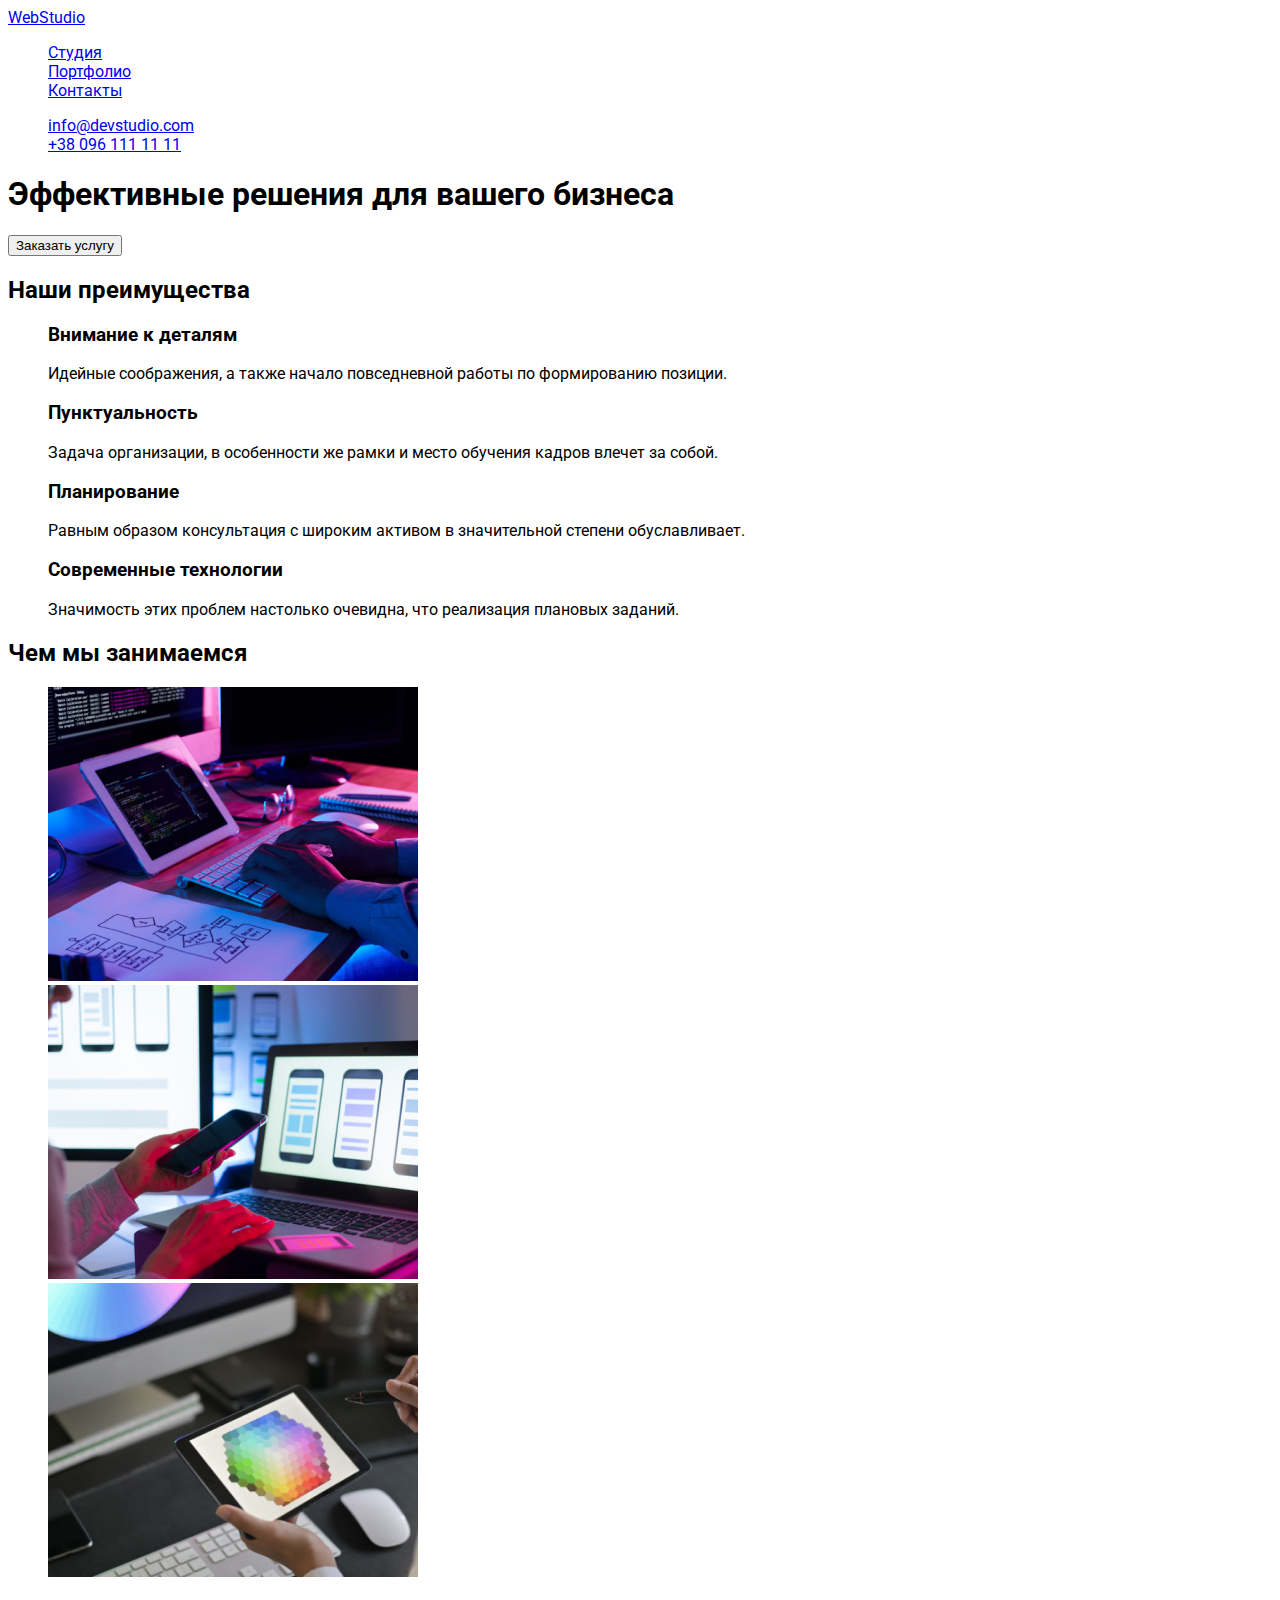
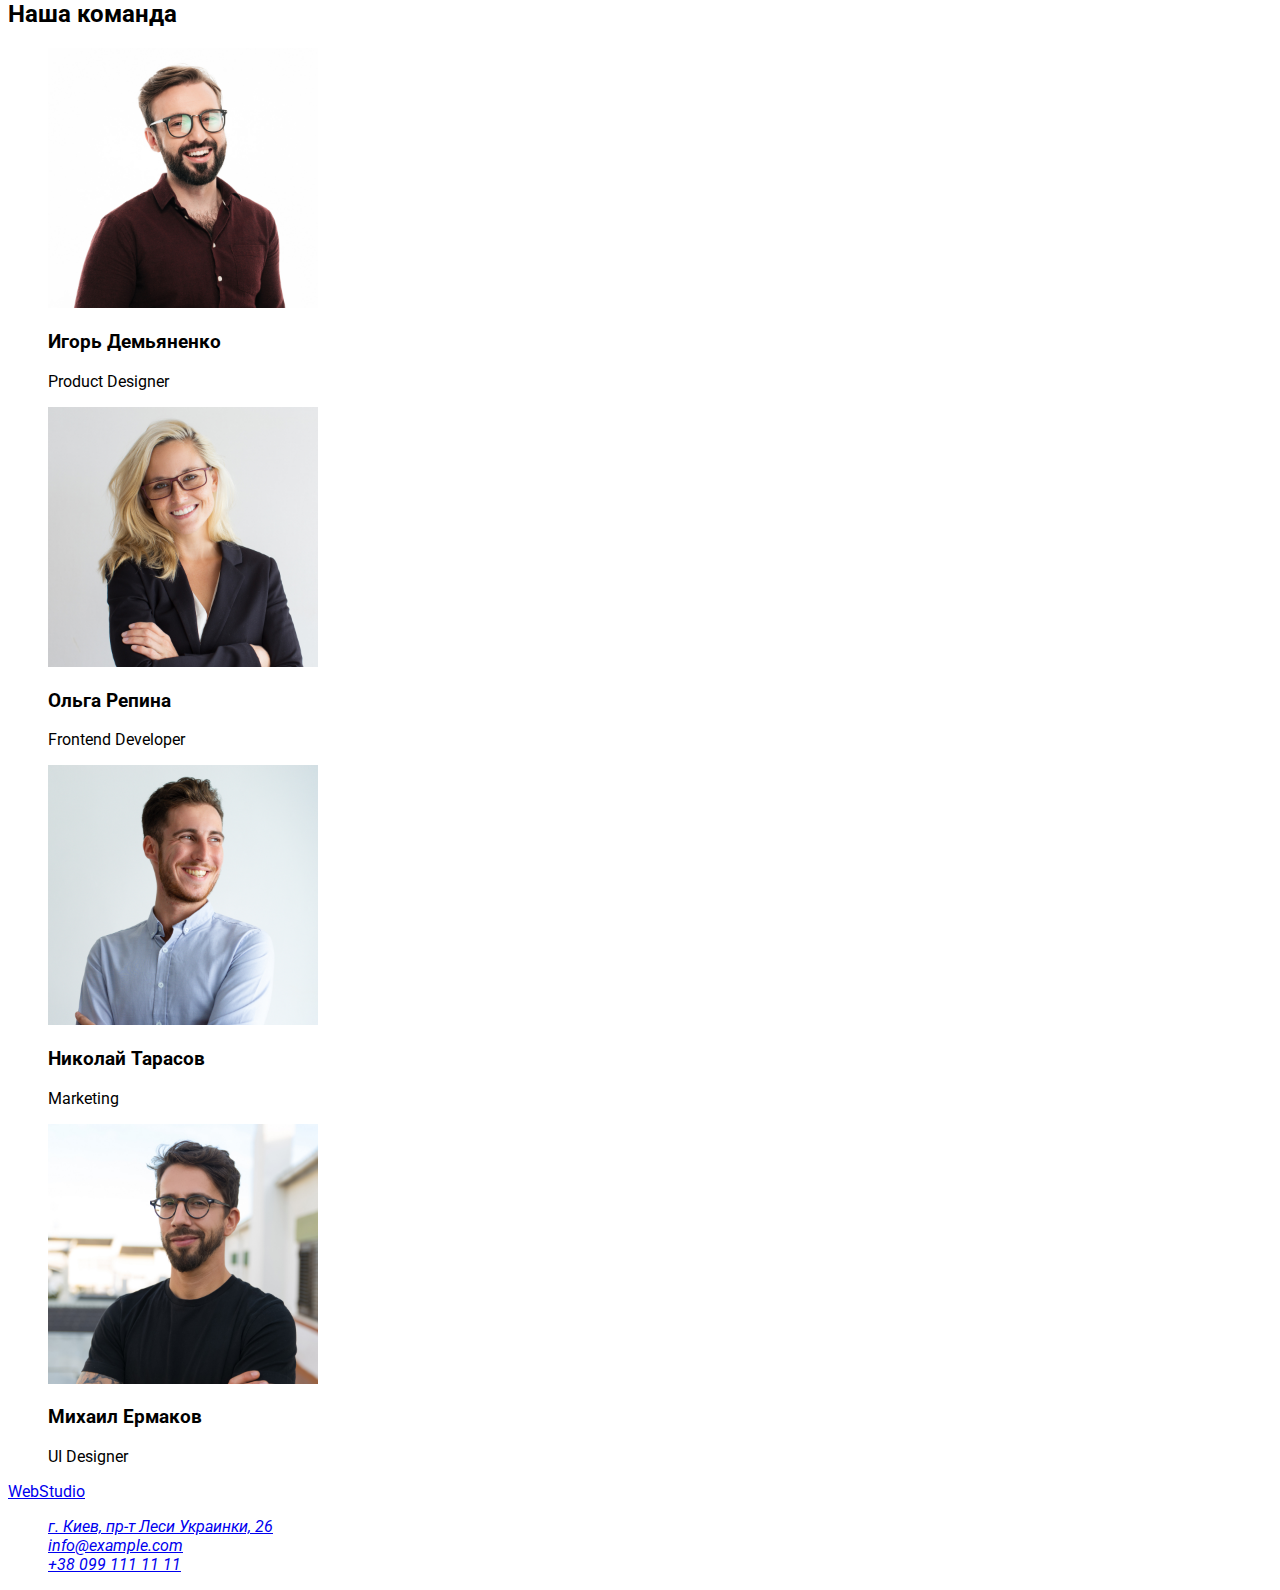
==== index.html @ 6ac5ddd3 "зробила html структуру сторінки портфоліо" ====
<!DOCTYPE html>
<html lang="ru">
<head>
    <meta charset="UTF-8">
    <meta http-equiv="X-UA-Compatible" content="IE=edge">
    <meta name="viewport" content="width=device-width, initial-scale=1.0">
    <link rel="preconnect" href="https://fonts.googleapis.com">
    <link rel="preconnect" href="https://fonts.gstatic.com" crossorigin>
    <link href="https://fonts.googleapis.com/css2?family=Raleway:wght@700&family=Roboto:wght@400;500;700;900&display=swap"
        rel="stylesheet">
    <link rel="stylesheet"  href="./css/style.css"/>
    <title lang="en">WebStudio</title>
</head>
<body>
    <header>
        <nav>
            <a href="/" lang="en">
                WebStudio
            </a>
<ul class="list" >
    <li><a href="/">Студия</a></li>
    <li><a href="/">Портфолио</a></li>
    <li><a href="/">Контакты</a></li>
</ul>
        </nav>
        <ul class="list">
            <li><a href="mailto:info@devstudio.com">info@devstudio.com</a></li>
            <li><a href="tel:+380961111111">+38 096 111 11 11</a></li>
        </ul>
    </header>

    <main>

        <!-- Секція Студія -->
        <section class="hero">
            <h1>Эффективные решения для вашего бизнеса</h1>
            <button type="button">Заказать услугу</button>
        </section>


        <!-- Секція Наші переваги -->
        <section class="our advantages">
            <h2>Наши преимущества</h2>
            <ul class="list">
                <li>
                        <h3>Внимание к деталям</h3>
                        <p>Идейные соображения, а также начало повседневной работы по формированию позиции.</p>
                </li>
                <li>
                        <h3>Пунктуальность</h3>
                        <p>Задача организации, в особенности же рамки и место обучения кадров влечет за собой.</p>
                </li>
                <li>
                        <h3>Планирование</h3>
                        <p>Равным образом консультация с широким активом в значительной степени обуславливает.</p>
                </li>
                <li>
                        <h3>Современные технологии</h3>
                        <p>Значимость этих проблем настолько очевидна, что реализация плановых заданий.</p>
                </li>
            </ul>
        </section>

            <!-- Секція Чим ми займаємося -->
            <section class="what_we_do">
            <h2>Чем мы занимаемся</h2>
        <ul class="list">
            <li>
                <img src="./images/01.jpg" alt="крупный план-изображение-программист-рабочий-его-стол-офис"  
                width="370" height="294">
            </li>
            <li>
                <img src="./images/02.jpg" alt="веб-дизайнеры-разработчики-приложений-смартфонов-команда-создатели-рабочий-интерфейс-мобильные-телефоны"
                width="370" height="294">
            </li>
            <li>
                <img src="./images/03.jpg" alt="креативный-художник-веб-дизайн с рабочим-цветным-выделением-графическим-планшетом"
                    width="370" height="294">
            </li>
        </ul>
            </section>
        
        
        <!-- секція наша команда -->
        <section class="our_team">
        <h2>Наша команда</h2>
        <ul class="list">
            <li><img src="./images/igor_demyanenho_1.jpg" alt="Дизайнер продуктов_Игорь Демьяненко "
            width="270" >
                <h3>Игорь Демьяненко</h3>
                <p>Product Designer</p>
            </li>
            <li>
            <img src="./images/olga_repina_2.jpg" alt="Фронтенд-девелопер_Ольга Репина"
            width="270" >
                <h3>Ольга Репина</h3>
                <p>Frontend Developer</p>
            </li>
            <li>
            <img src="./images/nikolay_tarasov_3.jpg" alt="Маркетолог_Николай Тарасов"
            width="270" >
                <h3>Николай Тарасов</h3>
                <p>Marketing</p>
            </li>
            <li>
            <img src="./images/mykhail_ermakov_4.jpg" alt="UI Designer_Михаил Ермаков"
            width="270" >
            <h3>Михаил Ермаков</h3>
            <p>UI Designer</p>
            </li>
            </ul>
        
        </section>
    </main>

    <footer>
        <a href="/" lang="en">WebStudio</a>
        <address>
            <ul class="list">
            <li><a href="https://goo.gl/maps/NcKy4aJ52Z3o29f37">г. Киев, пр-т Леси Украинки, 26</a></li>
            <li><a href="mailto:info@example.com">info@example.com</a></li> 
            <li><a href="tel:+380991111111">+38 099 111 11 11</a></li>
            </ul>
        </address>
    </footer>    
</body>
</html>
---- css/style.css ----
body {
  font-family: 'Roboto', 'sans-serif';
}
.list {
  list-style: none;
}
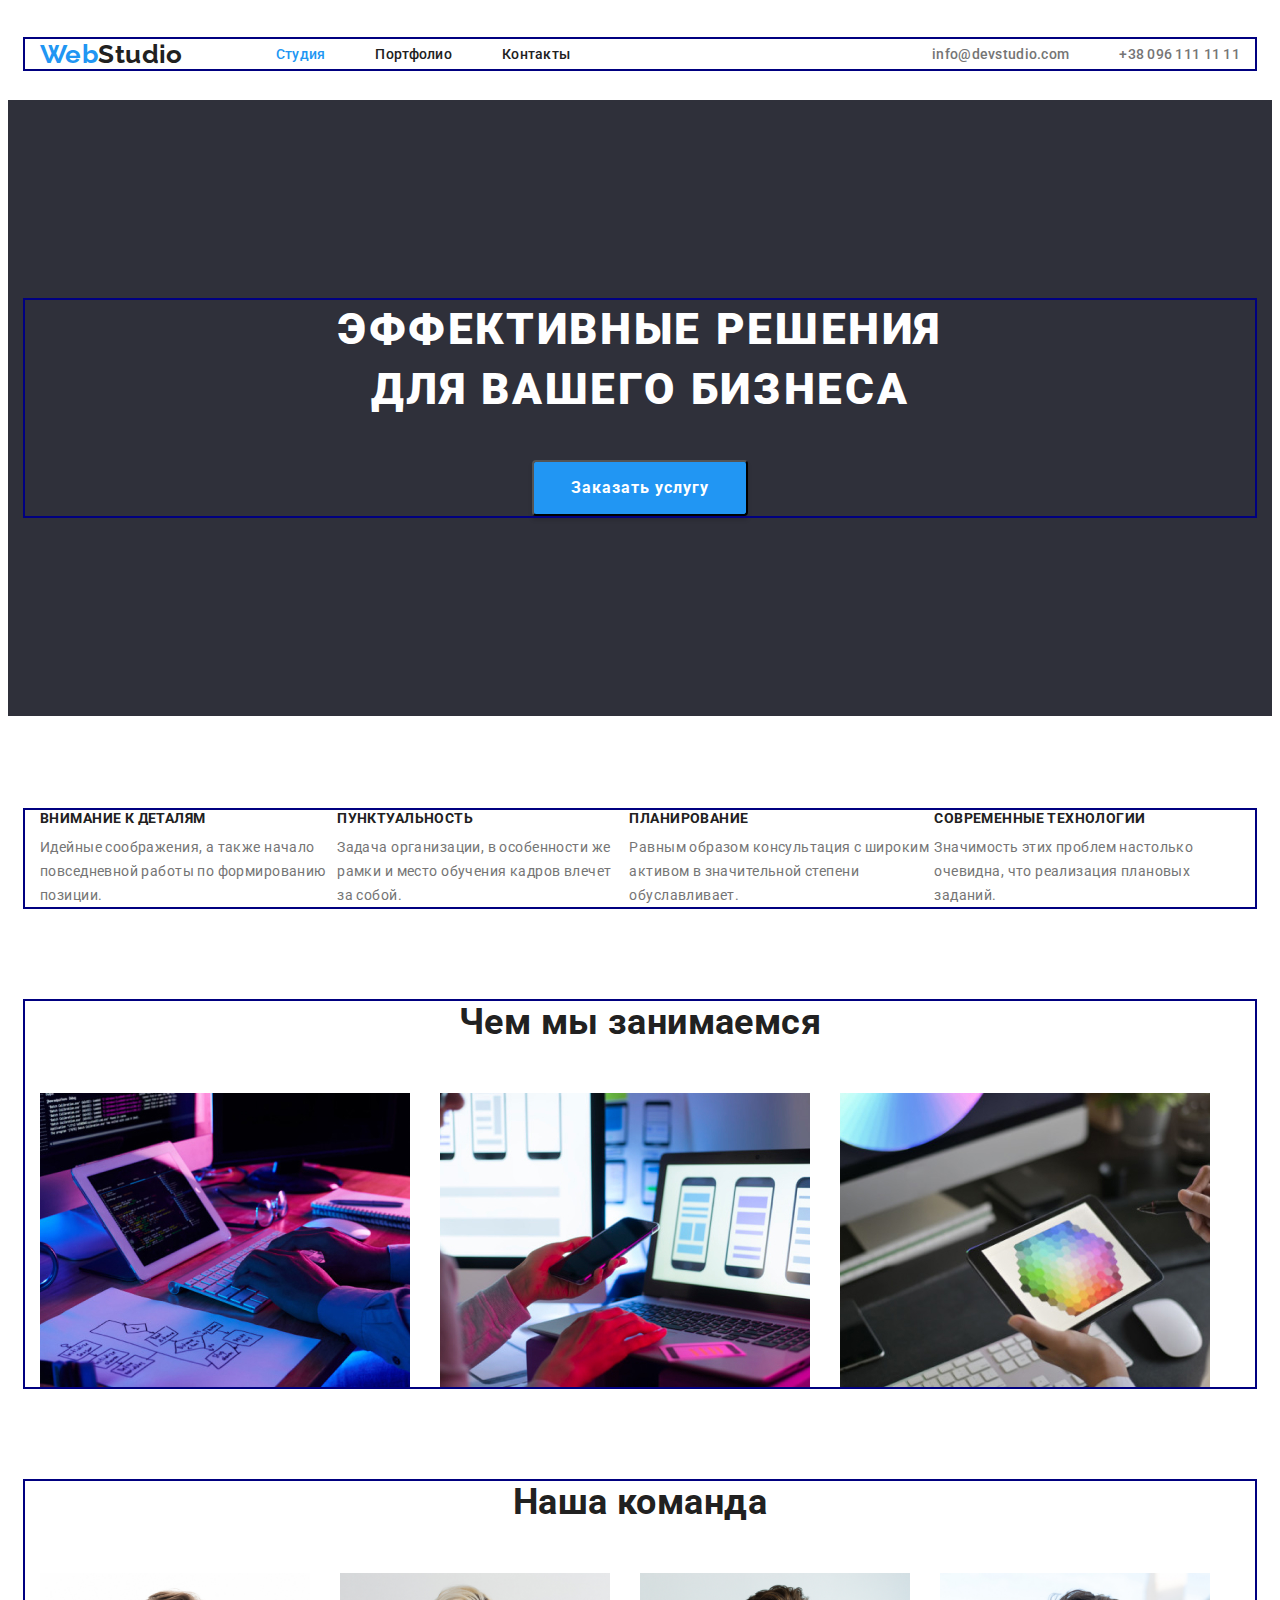
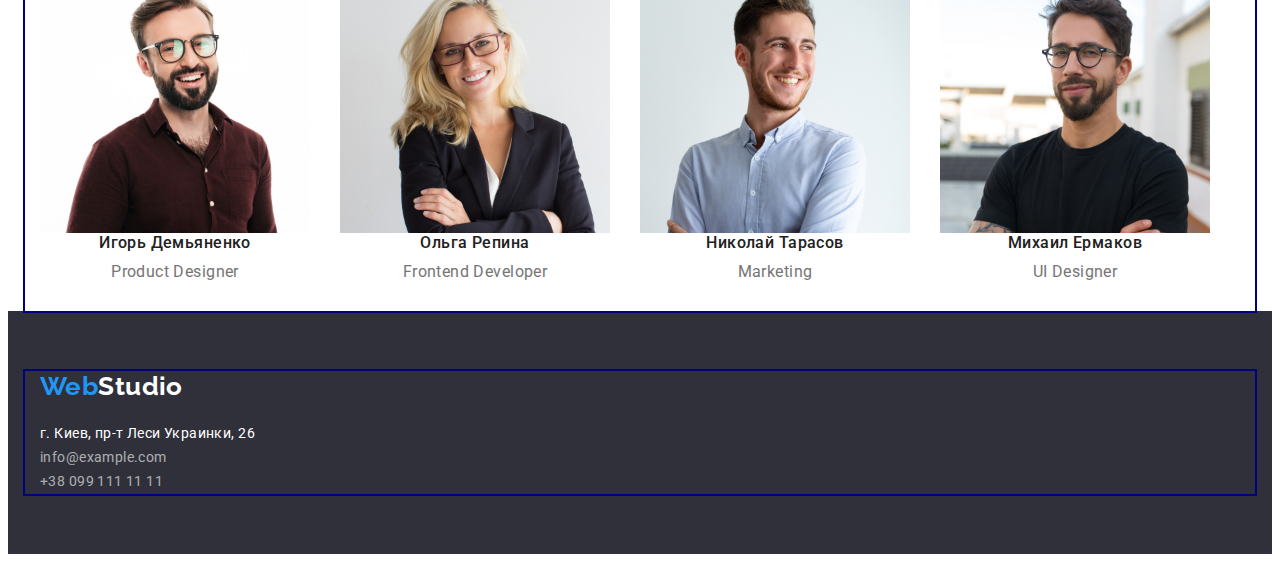
==== commit de96ba93: "зробила частину 3-ї домашки" ====
--- a/index.html
+++ b/index.html
@@ -8,120 +8,136 @@
     <link rel="preconnect" href="https://fonts.gstatic.com" crossorigin>
     <link href="https://fonts.googleapis.com/css2?family=Raleway:wght@700&family=Roboto:wght@400;500;700;900&display=swap"
         rel="stylesheet">
+    <link rel="stylesheet" href="https://cdnjs.cloudflare.com/ajax/libs/modern-normalize/1.1.0/modern-normalize.min.css"
+            integrity="sha512-wpPYUAdjBVSE4KJnH1VR1HeZfpl1ub8YT/NKx4PuQ5NmX2tKuGu6U/JRp5y+Y8XG2tV+wKQpNHVUX03MfMFn9Q=="
+            crossorigin="anonymous" referrerpolicy="no-referrer" />
     <link rel="stylesheet"  href="./css/style.css"/>
     <title lang="en">WebStudio</title>
 </head>
 <body>
-    <header>
-        <nav>
-            <a href="/" lang="en">
-                WebStudio
+    <header class="header">
+        <div class="container header-container">
+        <nav class="header-nav ">
+            <a class="header-logo link" href="/" lang="en">
+                Web<span class="span-logo">Studio</span>
             </a>
-<ul class="list" >
-    <li><a href="/">Студия</a></li>
-    <li><a href="/">Портфолио</a></li>
-    <li><a href="/">Контакты</a></li>
+<ul class=" header-list list" >
+    <li class="header-item"><a class="current header-link link " href="/">Студия</a></li>
+    <li class="header-item"><a class="header-link link" href="./portfolio.html">Портфолио</a></li>
+    <li class="header-item"><a class="header-link link" href="/">Контакты</a></li>
 </ul>
-        </nav>
-        <ul class="list">
-            <li><a href="mailto:info@devstudio.com">info@devstudio.com</a></li>
-            <li><a href="tel:+380961111111">+38 096 111 11 11</a></li>
+        </nav> 
+        <div class="tel-mail">
+        <ul class="header-list list">
+            <li class="header-item"><a class="header-mail link" href="mailto:info@devstudio.com">info@devstudio.com</a></li>
+            <li class="header-item"><a class="header-tel link" href="tel:+380961111111">+38 096 111 11 11</a></li>
+        </div>
         </ul>
+        </div>
     </header>
 
-    <main>
+    <main class="main">
 
         <!-- Секція Студія -->
         <section class="hero">
-            <h1>Эффективные решения для вашего бизнеса</h1>
-            <button type="button">Заказать услугу</button>
+            <div class="container">
+            <h1 class="hero-title" >Эффективные решения для вашего бизнеса</h1>
+            <button class="hero-button" type="button">Заказать услугу</button>
+            </div>
         </section>
 
 
         <!-- Секція Наші переваги -->
-        <section class="our advantages">
-            <h2>Наши преимущества</h2>
-            <ul class="list">
-                <li>
-                        <h3>Внимание к деталям</h3>
-                        <p>Идейные соображения, а также начало повседневной работы по формированию позиции.</p>
+        <section class="advantages">
+            <div class="container">
+            <h2 class="visually-hidden">Наши преимущества</h2>
+            <ul class="advantages-list list">
+                <li class="advantages-item">
+                        <h3 class="advantages-title">Внимание к деталям</h3>
+                        <p class="advantages-text">Идейные соображения, а также начало повседневной работы по формированию позиции.</p>
                 </li>
-                <li>
-                        <h3>Пунктуальность</h3>
-                        <p>Задача организации, в особенности же рамки и место обучения кадров влечет за собой.</p>
+                <li class="advantages-item">
+                        <h3 class="advantages-title">Пунктуальность</h3>
+                        <p class="advantages-text">Задача организации, в особенности же рамки и место обучения кадров влечет за собой.</p>
                 </li>
-                <li>
-                        <h3>Планирование</h3>
-                        <p>Равным образом консультация с широким активом в значительной степени обуславливает.</p>
+                <li class="advantages-item">
+                        <h3 class="advantages-title">Планирование</h3>
+                        <p class="advantages-text">Равным образом консультация с широким активом в значительной степени обуславливает.</p>
                 </li>
-                <li>
-                        <h3>Современные технологии</h3>
-                        <p>Значимость этих проблем настолько очевидна, что реализация плановых заданий.</p>
+                <li class="advantages-item">
+                        <h3 class="advantages-title">Современные технологии</h3>
+                        <p class="advantages-text">Значимость этих проблем настолько очевидна, что реализация плановых заданий.</p>
                 </li>
             </ul>
+            <div>
         </section>
 
             <!-- Секція Чим ми займаємося -->
-            <section class="what_we_do">
-            <h2>Чем мы занимаемся</h2>
-        <ul class="list">
-            <li>
+            <section class="what-we-do" >
+                <div class="container">
+            <h2 class="what-we-do-title">Чем мы занимаемся</h2>
+        <ul class=" what-we-do-list list">
+            <li class=" what-we-do-item ">
                 <img src="./images/01.jpg" alt="крупный план-изображение-программист-рабочий-его-стол-офис"  
                 width="370" height="294">
             </li>
-            <li>
+            <li class=" what-we-do-item ">
                 <img src="./images/02.jpg" alt="веб-дизайнеры-разработчики-приложений-смартфонов-команда-создатели-рабочий-интерфейс-мобильные-телефоны"
                 width="370" height="294">
             </li>
-            <li>
+            <li class=" what-we-do-item ">
                 <img src="./images/03.jpg" alt="креативный-художник-веб-дизайн с рабочим-цветным-выделением-графическим-планшетом"
                     width="370" height="294">
             </li>
         </ul>
+                <div>
             </section>
         
         
         <!-- секція наша команда -->
-        <section class="our_team">
-        <h2>Наша команда</h2>
-        <ul class="list">
-            <li><img src="./images/igor_demyanenho_1.jpg" alt="Дизайнер продуктов_Игорь Демьяненко "
+        <section class="team">
+            <div class="container">
+        <h2 class="team-title">Наша команда</h2>
+        <ul class="team-list list">
+            <li class="team-item"><img src="./images/igor_demyanenho_1.jpg" alt="Дизайнер продуктов_Игорь Демьяненко "
             width="270" >
-                <h3>Игорь Демьяненко</h3>
-                <p>Product Designer</p>
+                <h3 class="team-card team-card-one">Игорь Демьяненко</h3>
+                <p class="team-profession">Product Designer</p>
             </li>
-            <li>
+            <li class="team-item">
             <img src="./images/olga_repina_2.jpg" alt="Фронтенд-девелопер_Ольга Репина"
             width="270" >
-                <h3>Ольга Репина</h3>
-                <p>Frontend Developer</p>
+                <h3 class="team-card team-card-two">Ольга Репина</h3>
+                <p class="team-profession">Frontend Developer</p>
             </li>
-            <li>
+            <li class="team-item">
             <img src="./images/nikolay_tarasov_3.jpg" alt="Маркетолог_Николай Тарасов"
             width="270" >
-                <h3>Николай Тарасов</h3>
-                <p>Marketing</p>
+                <h3 class="team-card team-card-three">Николай Тарасов</h3>
+                <p class="team-profession">Marketing</p>
             </li>
-            <li>
+            <li class="team-item">
             <img src="./images/mykhail_ermakov_4.jpg" alt="UI Designer_Михаил Ермаков"
             width="270" >
-            <h3>Михаил Ермаков</h3>
-            <p>UI Designer</p>
+            <h3 class="team-card team-card-four">Михаил Ермаков</h3>
+            <p class="team-profession">UI Designer</p>
             </li>
             </ul>
-        
+            </div>
         </section>
     </main>
 
-    <footer>
-        <a href="/" lang="en">WebStudio</a>
-        <address>
-            <ul class="list">
-            <li><a href="https://goo.gl/maps/NcKy4aJ52Z3o29f37">г. Киев, пр-т Леси Украинки, 26</a></li>
-            <li><a href="mailto:info@example.com">info@example.com</a></li> 
-            <li><a href="tel:+380991111111">+38 099 111 11 11</a></li>
+    <footer class="footer">
+        <div class="container">
+        <a class="footer-logo link" href="/" lang="en">Web<span class="span-footer-logo">Studio</span></a>
+        <address class="address">
+            <ul class="footer-list list">
+            <li><a class=" footer-googlemap link" href="https://goo.gl/maps/NcKy4aJ52Z3o29f37">г. Киев, пр-т Леси Украинки, 26</a></li>
+            <li><a class="footer-mail link" href="mailto:info@example.com">info@example.com</a></li> 
+            <li><a class="footer-tel link" href="tel:+380991111111">+38 099 111 11 11</a></li>
             </ul>
         </address>
+        </div>
     </footer>    
 </body>
 </html>--- a/css/style.css
+++ b/css/style.css
@@ -1,6 +1,368 @@
+:root {
+  --accent-color: #2196f3;
+  --white-background: #ffffff;
+  --dark-background: #2f303a;
+  --light-background: #f5f4fa;
+  --second-font: 'Raleway';
+  --primary-color: #212121;
+  --secondary-color: #ffffff;
+  --tertiary-color: #757575;
+}
+p,
+h1,
+h2,
+h3,
+h4,
+h5,
+h6 {
+  margin: 0;
+}
+ul {
+  margin: 0;
+  padding: 0;
+}
+button {
+  cursor: pointer;
+}
+.container {
+  width: 1200px;
+  padding-left: 15px;
+  padding-right: 15px;
+  margin: 0 auto;
+  outline: 2px solid navy;
+}
+
+img {
+  display: block;
+}
+/* a{text-decoration: none;} */
+
+*,
+*::before,
+*::after {
+  box-sizing: inherit;
+}
 body {
   font-family: 'Roboto', 'sans-serif';
-}
+  color: var(--primary-color);
+  font-size: 14px;
+  background-color: var(--white-background);
+  letter-spacing: 0.03em;
+}
+
 .list {
   list-style: none;
-}
+  padding: 0;
+  margin: 0;
+}
+.link {
+  text-decoration: none;
+}
+
+/* --------------------------------------------header------------------------------ */
+.header {
+  padding-top: 31px;
+  padding-bottom: 31px;
+}
+.header-logo {
+  font-family: var(--second-font);
+  font-weight: 700;
+  font-size: 26px;
+  color: var(--accent-color);
+  line-height: calc (31 / 26);
+  min-width: 145;
+  min-height: 31;
+  margin-right: 93px;
+  /* margin-left: 215px; */
+}
+
+.span-logo {
+  color: var(--primary-color);
+}
+.header-link {
+  font-weight: 500;
+  line-height: calc(16 / 14);
+  letter-spacing: 0.02em;
+  color: var(--primary-color);
+}
+.header-item:not(:last-child) {
+  margin-right: 50px;
+}
+
+.current {
+  color: var(--accent-color);
+}
+.header-link:active,
+.header-link:focus,
+.header-link:hover {
+  color: var(--accent-color);
+}
+.header-mail {
+  font-weight: 500;
+  line-height: calc(16 / 14);
+  letter-spacing: 0.02em;
+
+  color: var(--tertiary-color);
+}
+.header-mail:hover,
+.header-mail:focus {
+  color: var(--accent-color);
+}
+.header-tel {
+  font-weight: 500;
+  line-height: calc(16 / 14);
+  letter-spacing: 0.02em;
+  color: var(--tertiary-color);
+  /* margin-right: 215px; */
+}
+.header-tel:hover,
+.header-tel:focus {
+  color: var(--accent-color);
+}
+.header-list {
+  display: flex;
+  align-items: center;
+}
+.header-nav {
+  display: flex;
+  align-items: center;
+}
+.header-container {
+  display: flex;
+  align-items: center;
+}
+
+.tel-mail {
+  margin-left: auto;
+}
+
+/* -------------------------------------------hero------------------------------------------------*/
+.hero {
+  background-color: var(--dark-background);
+  text-align: center;
+  padding-top: 200px;
+  padding-bottom: 200px;
+}
+.hero-title {
+  margin-top: 0;
+  margin-bottom: 40px;
+  font-style: normal;
+  font-weight: 900;
+  font-size: 44px;
+  line-height: 1.36;
+  letter-spacing: 0.06em;
+  text-transform: uppercase;
+  color: var(--secondary-color);
+  max-width: 696px;
+  margin-left : auto;
+  margin-right: auto;
+}
+
+.hero-button {
+  font-family: 'Roboto';
+  font-weight: 700;
+  font-size: 16px;
+  line-height: calc(30 / 16);
+  min-width: 200px;
+  min-height: 50px;
+  /* position: absolute; */
+  /* display: flex; */
+  /* align-items: center; */
+  /* text-align: center; */
+  /* justify-content: center; */
+  display: inline-block;
+  letter-spacing: 0.06em;
+  padding: 10 32;
+
+  background-color: var(--accent-color);
+  box-shadow: 0px 4px 4px rgba(0, 0, 0, 0.15);
+  border-radius: 4px;
+
+  color: var(--secondary-color);
+  cursor: pointer;
+}
+
+.hero-button:hover,
+.hero-button:focus {
+  background-color: #188ce8;
+}
+
+/* <!---------------------- Секція Наші переваги -------------------------------------> */
+.visually-hidden {
+  position: absolute;
+  width: 1px;
+  height: 1px;
+  margin: -1px;
+  padding: 0;
+  overflow: hidden;
+  border: 0;
+  clip: rect(0 0 0 0);
+}
+.advantages {
+  padding-top: 94px;
+  padding-bottom: 94px;
+}
+.advantages-title {
+  font-size: inherit;
+  font-weight: 700;
+  line-height: calc(16 / 14);
+  text-transform: uppercase;
+  margin-top: 0;
+  margin-bottom: 10px;
+}
+.advantages-text {
+  line-height: 1.71;
+  color: var(--tertiary-color);
+  margin-top: 0;
+  margin-bottom: 0;
+}
+.advantages-list {
+  display: flex;
+}
+.advantages-list:not(:last-child) {
+  margin-right: 30px;
+}
+
+/* <!------------------------------------- Секція Чим ми займаємося ----------------------> */
+.what-we-do-title,
+.team-title {
+  font-weight: 700;
+  font-size: 36px;
+  line-height: calc(42 / 36);
+  text-align: center;
+}
+.what-we-do {
+  padding-bottom: 94px;
+}
+.what-we-do-title {
+  margin-bottom: 50px;
+}
+
+.what-we-do-item {
+  margin-right: 30px;
+}
+.what-we-do-list {
+  display: flex;
+}
+}
+
+
+/* <!----------------------------------- секція наша команда -------------------------> */
+.team {
+  background-color: var(--light-background);
+  padding-top: 94px;
+  padding-bottom: 94px;
+}
+.team-title {
+  margin-bottom: 50px;
+}
+.team-item {
+  margin-bottom: 30px;
+}
+.team-list {
+  display: flex;
+}
+.team-item:not(:last-child) {
+  margin-right: 30px;
+}
+.team-card {
+  margin-bottom: 10px;
+}
+
+.team-card-one,
+.team-card-two,
+.team-card-three,
+.team-card-four {
+  font-weight: 500;
+  font-size: 16px;
+  line-height: calc(19 / 16);
+  text-align: center;
+}
+.team-profession {
+  font-size: 16px;
+  line-height: calc(19 / 16);
+  text-align: center;
+  color: var(--tertiary-color);
+}
+
+/* -----------------------------------------------footer------------------------------------------- */
+
+.footer-logo {
+  font-family: var(--second-font);
+  font-weight: 700;
+  font-size: 26px;
+  line-height: calc(31 / 26);
+  color: var(--accent-color);
+}
+
+.span-footer-logo {
+  color: var(--secondary-color);
+}
+
+.footer {
+  background-color: var(--dark-background);
+  padding-top: 60px;
+  padding-bottom: 60px;
+} 
+.footer-list .link {
+  font-style: normal;
+  font-weight: 400;
+  line-height: 1.71;
+  color: var(--secondary-color);
+}
+.footer-list:not(:last-child) {
+  margin-bottom: 9px;
+}
+
+.footer-mail {
+  opacity: 0.6;
+}
+
+.footer-tel {
+  opacity: 0.6;
+}
+.footer-list .link:hover,
+.footer-list .link:focus {
+  color: var(--accent-color);
+}
+.address {
+  margin-top: 20px;
+}
+
+/* ------------------------------------------портфоліо----------------------------------------- */
+.portfolio-button {
+  font-family: inherit;
+  font-weight: 500;
+  font-size: 16px;
+  line-height: 1.62;
+  text-align: center;
+  color: var(--primary-color);
+
+  background: var(--light-background);
+  border-radius: 4px;
+  cursor: pointer;
+}
+
+.portfolio-button:active,
+.portfolio-button:focus,
+.portfolio-button:hover {
+  color: var(--secondary-color);
+  background: var(--accent-color);
+
+  box-shadow: 0px 3px 1px rgba(0, 0, 0, 0.1), 0px 1px 2px rgba(0, 0, 0, 0.08),
+    0px 2px 2px rgba(0, 0, 0, 0.12);
+  border-radius: 4px;
+}
+.portfolio-title {
+  color: var(--primary-color);
+  font-weight: 700;
+  font-size: 18px;
+  line-height: 2;
+  letter-spacing: 0.06em;
+}
+.portfolio-aftertitle {
+  font-weight: 400;
+  font-size: 16px;
+  line-height: 1.87;
+  color: var(--tertiary-color);
+}
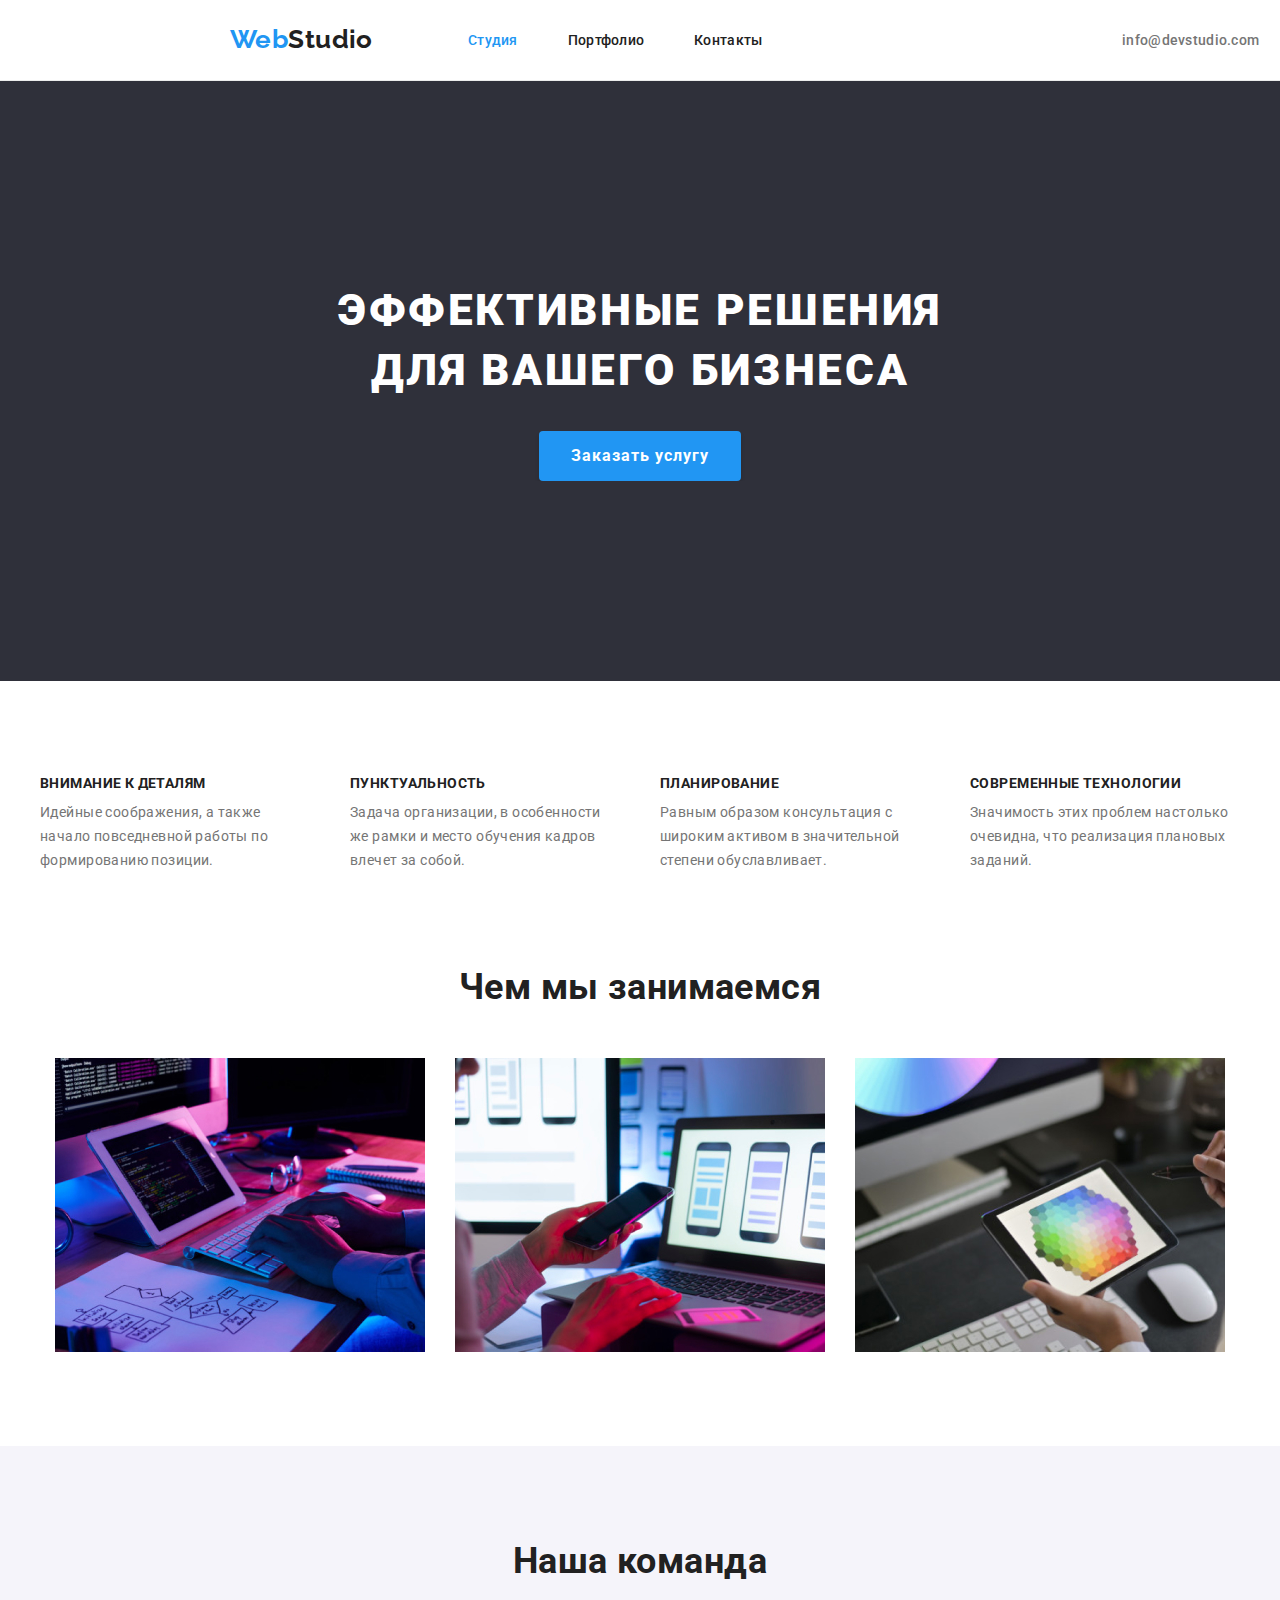
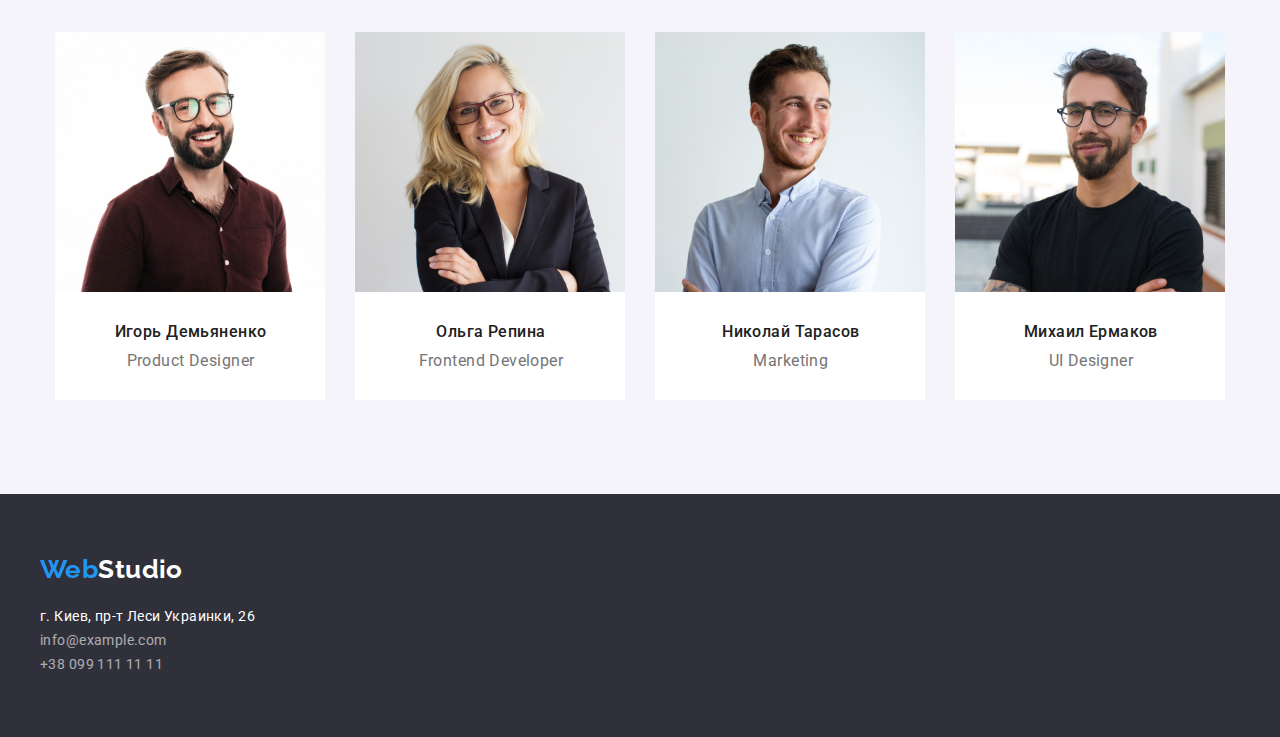
==== commit 0b6159c0: "My homework 3" ====
--- a/index.html
+++ b/index.html
@@ -27,11 +27,9 @@
     <li class="header-item"><a class="header-link link" href="/">Контакты</a></li>
 </ul>
         </nav> 
-        <div class="tel-mail">
-        <ul class="header-list list">
+        <ul class="header-list list tel-mail">
             <li class="header-item"><a class="header-mail link" href="mailto:info@devstudio.com">info@devstudio.com</a></li>
             <li class="header-item"><a class="header-tel link" href="tel:+380961111111">+38 096 111 11 11</a></li>
-        </div>
         </ul>
         </div>
     </header>
@@ -39,7 +37,7 @@
     <main class="main">
 
         <!-- Секція Студія -->
-        <section class="hero">
+        <section class="hero ">
             <div class="container">
             <h1 class="hero-title" >Эффективные решения для вашего бизнеса</h1>
             <button class="hero-button" type="button">Заказать услугу</button>
@@ -48,7 +46,7 @@
 
 
         <!-- Секція Наші переваги -->
-        <section class="advantages">
+        <section class="advantages section">
             <div class="container">
             <h2 class="visually-hidden">Наши преимущества</h2>
             <ul class="advantages-list list">
@@ -69,11 +67,11 @@
                         <p class="advantages-text">Значимость этих проблем настолько очевидна, что реализация плановых заданий.</p>
                 </li>
             </ul>
-            <div>
+        </div>
         </section>
 
             <!-- Секція Чим ми займаємося -->
-            <section class="what-we-do" >
+            <section class="what-we-do section" >
                 <div class="container">
             <h2 class="what-we-do-title">Чем мы занимаемся</h2>
         <ul class=" what-we-do-list list">
@@ -95,32 +93,40 @@
         
         
         <!-- секція наша команда -->
-        <section class="team">
+        <section class="team section">
             <div class="container">
         <h2 class="team-title">Наша команда</h2>
         <ul class="team-list list">
-            <li class="team-item"><img src="./images/igor_demyanenho_1.jpg" alt="Дизайнер продуктов_Игорь Демьяненко "
+            <li class="team-item"><img class="team-image" src="./images/igor_demyanenho_1.jpg" alt="Дизайнер продуктов_Игорь Демьяненко "
             width="270" >
+            <div class="prof">
                 <h3 class="team-card team-card-one">Игорь Демьяненко</h3>
                 <p class="team-profession">Product Designer</p>
+            </div>
             </li>
             <li class="team-item">
-            <img src="./images/olga_repina_2.jpg" alt="Фронтенд-девелопер_Ольга Репина"
+            <img class="team-image" src="./images/olga_repina_2.jpg" alt="Фронтенд-девелопер_Ольга Репина"
             width="270" >
+            <div class="prof">
                 <h3 class="team-card team-card-two">Ольга Репина</h3>
                 <p class="team-profession">Frontend Developer</p>
+            </div>
             </li>
             <li class="team-item">
-            <img src="./images/nikolay_tarasov_3.jpg" alt="Маркетолог_Николай Тарасов"
+            <img class="team-image" src="./images/nikolay_tarasov_3.jpg" alt="Маркетолог_Николай Тарасов"
             width="270" >
+            <div class="prof">
                 <h3 class="team-card team-card-three">Николай Тарасов</h3>
                 <p class="team-profession">Marketing</p>
+            </div>
             </li>
             <li class="team-item">
-            <img src="./images/mykhail_ermakov_4.jpg" alt="UI Designer_Михаил Ермаков"
+            <img class="team-image" src="./images/mykhail_ermakov_4.jpg" alt="UI Designer_Михаил Ермаков"
             width="270" >
+            <div class="prof">
             <h3 class="team-card team-card-four">Михаил Ермаков</h3>
             <p class="team-profession">UI Designer</p>
+            </div>
             </li>
             </ul>
             </div>
--- a/css/style.css
+++ b/css/style.css
@@ -16,38 +16,48 @@
 h5,
 h6 {
   margin: 0;
+  padding: 0;
 }
 ul {
   margin: 0;
   padding: 0;
 }
-button {
-  cursor: pointer;
-}
-.container {
-  width: 1200px;
-  padding-left: 15px;
-  padding-right: 15px;
-  margin: 0 auto;
-  outline: 2px solid navy;
-}
-
-img {
-  display: block;
-}
-/* a{text-decoration: none;} */
-
-*,
-*::before,
-*::after {
-  box-sizing: inherit;
-}
+
 body {
   font-family: 'Roboto', 'sans-serif';
   color: var(--primary-color);
   font-size: 14px;
   background-color: var(--white-background);
   letter-spacing: 0.03em;
+  height: 100%;
+}
+
+button {
+  cursor: pointer;
+}
+.container {
+  width: 1200px;
+  padding-left: 15px;
+  padding-right: 15px;
+  margin: 0 auto;
+  overflow: hidden;
+  box-sizing: inherit;
+}
+
+img {
+  display: block;
+}
+a {
+  text-decoration: none;
+}
+
+*,
+*::before,
+*::after {
+  padding: 0;
+  margin: 0;
+  border: 0;
+  box-sizing: inherit;
 }
 
 .list {
@@ -61,17 +71,20 @@
 
 /* --------------------------------------------header------------------------------ */
 .header {
-  padding-top: 31px;
-  padding-bottom: 31px;
+  padding-top: 24px;
+  padding-bottom: 25px;
+  padding-right: 215px;
+  padding-left: 215px;
+  border-bottom: 1px solid #ececec;
 }
 .header-logo {
   font-family: var(--second-font);
   font-weight: 700;
   font-size: 26px;
   color: var(--accent-color);
-  line-height: calc (31 / 26);
-  min-width: 145;
-  min-height: 31;
+  line-height: calc(31 / 26);
+  min-width: 145px;
+  min-height: 31px;
   margin-right: 93px;
   /* margin-left: 215px; */
 }
@@ -135,6 +148,10 @@
 .tel-mail {
   margin-left: auto;
 }
+.section {
+  padding-top: 94px;
+  padding-bottom: 94px;
+}
 
 /* -------------------------------------------hero------------------------------------------------*/
 .hero {
@@ -144,8 +161,7 @@
   padding-bottom: 200px;
 }
 .hero-title {
-  margin-top: 0;
-  margin-bottom: 40px;
+  margin-bottom: 30px;
   font-style: normal;
   font-weight: 900;
   font-size: 44px;
@@ -154,7 +170,7 @@
   text-transform: uppercase;
   color: var(--secondary-color);
   max-width: 696px;
-  margin-left : auto;
+  margin-left: auto;
   margin-right: auto;
 }
 
@@ -163,16 +179,12 @@
   font-weight: 700;
   font-size: 16px;
   line-height: calc(30 / 16);
-  min-width: 200px;
-  min-height: 50px;
-  /* position: absolute; */
-  /* display: flex; */
-  /* align-items: center; */
-  /* text-align: center; */
-  /* justify-content: center; */
+  /* min-width: 200px;
+  min-height: 50px; */
   display: inline-block;
   letter-spacing: 0.06em;
-  padding: 10 32;
+  padding: 10px 32px;
+  border: none;
 
   background-color: var(--accent-color);
   box-shadow: 0px 4px 4px rgba(0, 0, 0, 0.15);
@@ -198,10 +210,6 @@
   border: 0;
   clip: rect(0 0 0 0);
 }
-.advantages {
-  padding-top: 94px;
-  padding-bottom: 94px;
-}
 .advantages-title {
   font-size: inherit;
   font-weight: 700;
@@ -213,14 +221,17 @@
 .advantages-text {
   line-height: 1.71;
   color: var(--tertiary-color);
-  margin-top: 0;
-  margin-bottom: 0;
 }
 .advantages-list {
   display: flex;
+  justify-content: space-between;
 }
 .advantages-list:not(:last-child) {
   margin-right: 30px;
+}
+
+.advantages-item {
+  width: 270px;
 }
 
 /* <!------------------------------------- Секція Чим ми займаємося ----------------------> */
@@ -232,35 +243,31 @@
   text-align: center;
 }
 .what-we-do {
-  padding-bottom: 94px;
+  padding-top: 0;
 }
 .what-we-do-title {
   margin-bottom: 50px;
 }
 
-.what-we-do-item {
+.what-we-do-item:not(:last-child) {
   margin-right: 30px;
 }
 .what-we-do-list {
   display: flex;
-}
-}
-
+  justify-content: center;
+}
 
 /* <!----------------------------------- секція наша команда -------------------------> */
 .team {
   background-color: var(--light-background);
-  padding-top: 94px;
-  padding-bottom: 94px;
 }
 .team-title {
   margin-bottom: 50px;
 }
-.team-item {
-  margin-bottom: 30px;
-}
+
 .team-list {
   display: flex;
+  justify-content: center;
 }
 .team-item:not(:last-child) {
   margin-right: 30px;
@@ -285,6 +292,11 @@
   color: var(--tertiary-color);
 }
 
+.prof {
+  padding: 30px 59px 30px 60px;
+  background-color: #ffffff;
+}
+
 /* -----------------------------------------------footer------------------------------------------- */
 
 .footer-logo {
@@ -303,7 +315,7 @@
   background-color: var(--dark-background);
   padding-top: 60px;
   padding-bottom: 60px;
-} 
+}
 .footer-list .link {
   font-style: normal;
   font-weight: 400;
@@ -330,6 +342,23 @@
 }
 
 /* ------------------------------------------портфоліо----------------------------------------- */
+
+.portfolio-list {
+  display: flex;
+  justify-content: center;
+}
+.portf-btn {
+  margin-bottom: 56px;
+}
+
+.list-img {
+  flex-wrap: wrap;
+}
+
+.portfolio-item:not(:last-child) {
+  margin-right: 8px;
+}
+
 .portfolio-button {
   font-family: inherit;
   font-weight: 500;
@@ -337,18 +366,35 @@
   line-height: 1.62;
   text-align: center;
   color: var(--primary-color);
-
   background: var(--light-background);
   border-radius: 4px;
   cursor: pointer;
-}
-
+  padding: 6px 22px;
+  border: none;
+}
+
+/* .portfolio-image:not(:last-child) { */
+
+.portfolio-image:not(:nth-child(3n + 3)) {
+  margin-right: 30px;
+}
+.portfolio-image:not(:nth-last-child(-n + 3)) {
+  margin-bottom: 30px;
+}
+/* margin-right: 30px;
+
+  margin-bottom: 30px; */
+
+.portfolio-image {
+  flex-basis: calc(100% / 3 - 30px);
+  /* calc(100% / 3 - 30px); */
+}
+.portfolio-button.active,
 .portfolio-button:active,
 .portfolio-button:focus,
 .portfolio-button:hover {
   color: var(--secondary-color);
   background: var(--accent-color);
-
   box-shadow: 0px 3px 1px rgba(0, 0, 0, 0.1), 0px 1px 2px rgba(0, 0, 0, 0.08),
     0px 2px 2px rgba(0, 0, 0, 0.12);
   border-radius: 4px;
@@ -359,6 +405,7 @@
   font-size: 18px;
   line-height: 2;
   letter-spacing: 0.06em;
+  margin-bottom: 4px;
 }
 .portfolio-aftertitle {
   font-weight: 400;
@@ -366,3 +413,10 @@
   line-height: 1.87;
   color: var(--tertiary-color);
 }
+.proekt {
+  padding: 20px 24px;
+  background: var(--white-background);
+  border-bottom: 1px solid #eeeeee;
+  border-left: 1px solid #eeeeee;
+  border-right: 1px solid #eeeeee;
+}
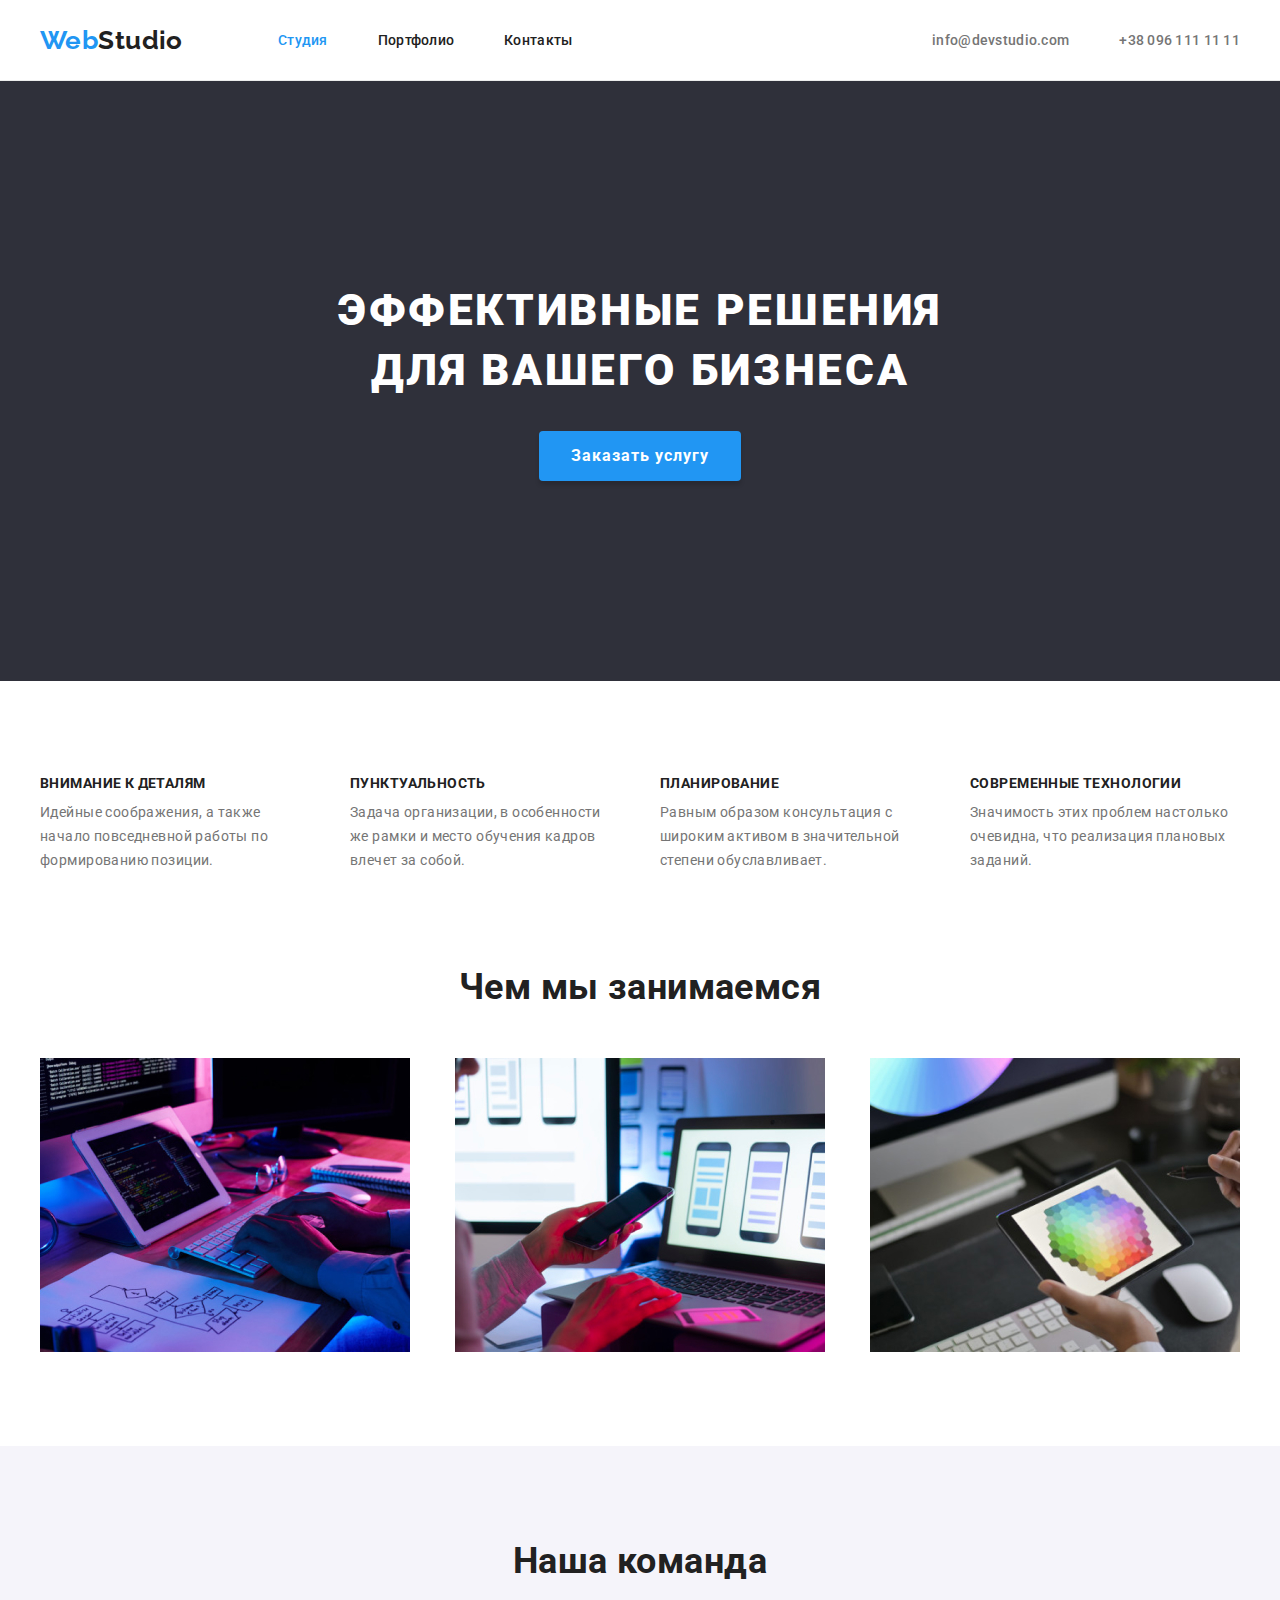
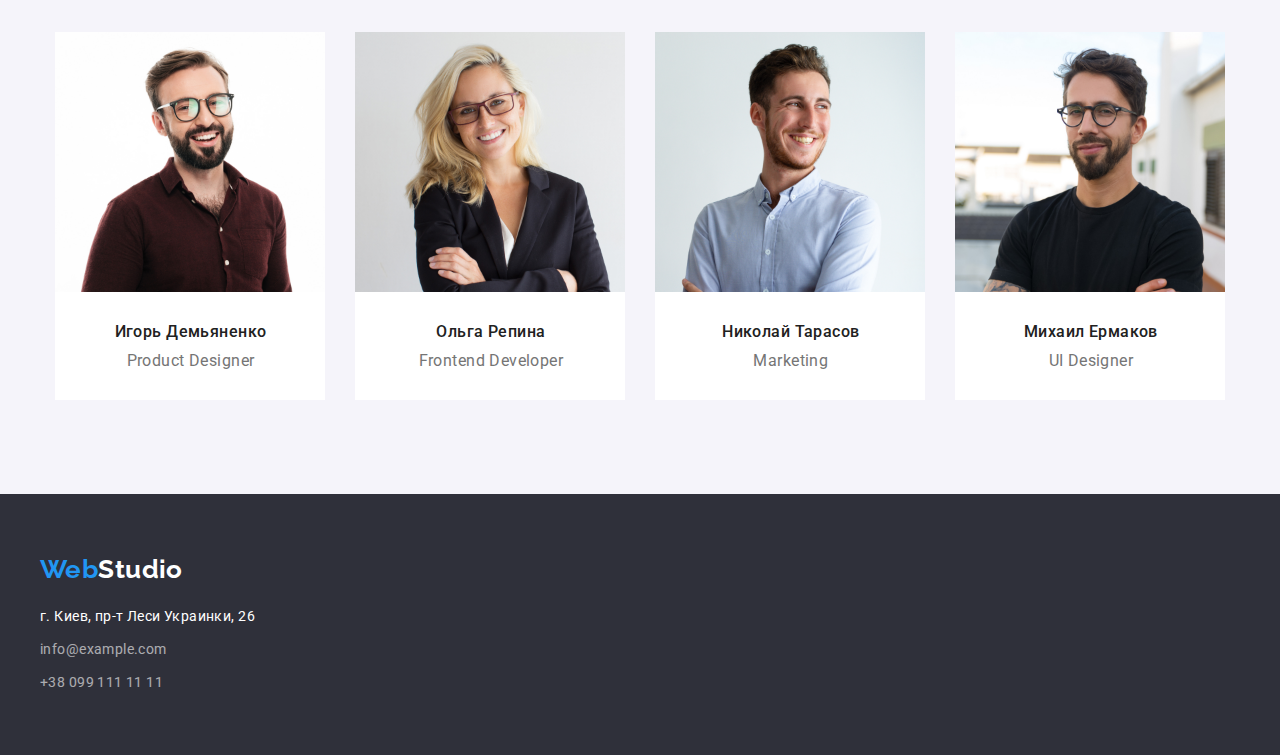
==== commit 57c9b520: "зміни до домашки №3" ====
--- a/index.html
+++ b/index.html
@@ -138,9 +138,9 @@
         <a class="footer-logo link" href="/" lang="en">Web<span class="span-footer-logo">Studio</span></a>
         <address class="address">
             <ul class="footer-list list">
-            <li><a class=" footer-googlemap link" href="https://goo.gl/maps/NcKy4aJ52Z3o29f37">г. Киев, пр-т Леси Украинки, 26</a></li>
-            <li><a class="footer-mail link" href="mailto:info@example.com">info@example.com</a></li> 
-            <li><a class="footer-tel link" href="tel:+380991111111">+38 099 111 11 11</a></li>
+            <li class="footer-item"><a class=" footer-googlemap link" href="https://goo.gl/maps/NcKy4aJ52Z3o29f37">г. Киев, пр-т Леси Украинки, 26</a></li>
+            <li class="footer-item"><a class="footer-mail link" href="mailto:info@example.com">info@example.com</a></li> 
+            <li class="footer-item"><a class="footer-tel link" href="tel:+380991111111">+38 099 111 11 11</a></li>
             </ul>
         </address>
         </div>
--- a/css/style.css
+++ b/css/style.css
@@ -40,12 +40,12 @@
   padding-left: 15px;
   padding-right: 15px;
   margin: 0 auto;
-  overflow: hidden;
-  box-sizing: inherit;
 }
 
 img {
   display: block;
+  max-width: 100%;
+  height: auto;
 }
 a {
   text-decoration: none;
@@ -71,10 +71,8 @@
 
 /* --------------------------------------------header------------------------------ */
 .header {
-  padding-top: 24px;
-  padding-bottom: 25px;
-  padding-right: 215px;
-  padding-left: 215px;
+  /* padding-top: 24px;
+  padding-bottom: 25px; */
   border-bottom: 1px solid #ececec;
 }
 .header-logo {
@@ -86,18 +84,21 @@
   min-width: 145px;
   min-height: 31px;
   margin-right: 93px;
-  /* margin-left: 215px; */
 }
 
 .span-logo {
   color: var(--primary-color);
 }
 .header-link {
+  display: block;
   font-weight: 500;
   line-height: calc(16 / 14);
   letter-spacing: 0.02em;
   color: var(--primary-color);
-}
+  padding-top: 32px;
+  padding-bottom: 32px;
+}
+
 .header-item:not(:last-child) {
   margin-right: 50px;
 }
@@ -126,7 +127,6 @@
   line-height: calc(16 / 14);
   letter-spacing: 0.02em;
   color: var(--tertiary-color);
-  /* margin-right: 215px; */
 }
 .header-tel:hover,
 .header-tel:focus {
@@ -254,7 +254,7 @@
 }
 .what-we-do-list {
   display: flex;
-  justify-content: center;
+  justify-content: space-between;
 }
 
 /* <!----------------------------------- секція наша команда -------------------------> */
@@ -322,7 +322,7 @@
   line-height: 1.71;
   color: var(--secondary-color);
 }
-.footer-list:not(:last-child) {
+.footer-item:not(:last-child) {
   margin-bottom: 9px;
 }
 
@@ -373,21 +373,15 @@
   border: none;
 }
 
-/* .portfolio-image:not(:last-child) { */
-
 .portfolio-image:not(:nth-child(3n + 3)) {
   margin-right: 30px;
 }
 .portfolio-image:not(:nth-last-child(-n + 3)) {
   margin-bottom: 30px;
 }
-/* margin-right: 30px;
-
-  margin-bottom: 30px; */
 
 .portfolio-image {
   flex-basis: calc(100% / 3 - 30px);
-  /* calc(100% / 3 - 30px); */
 }
 .portfolio-button.active,
 .portfolio-button:active,
